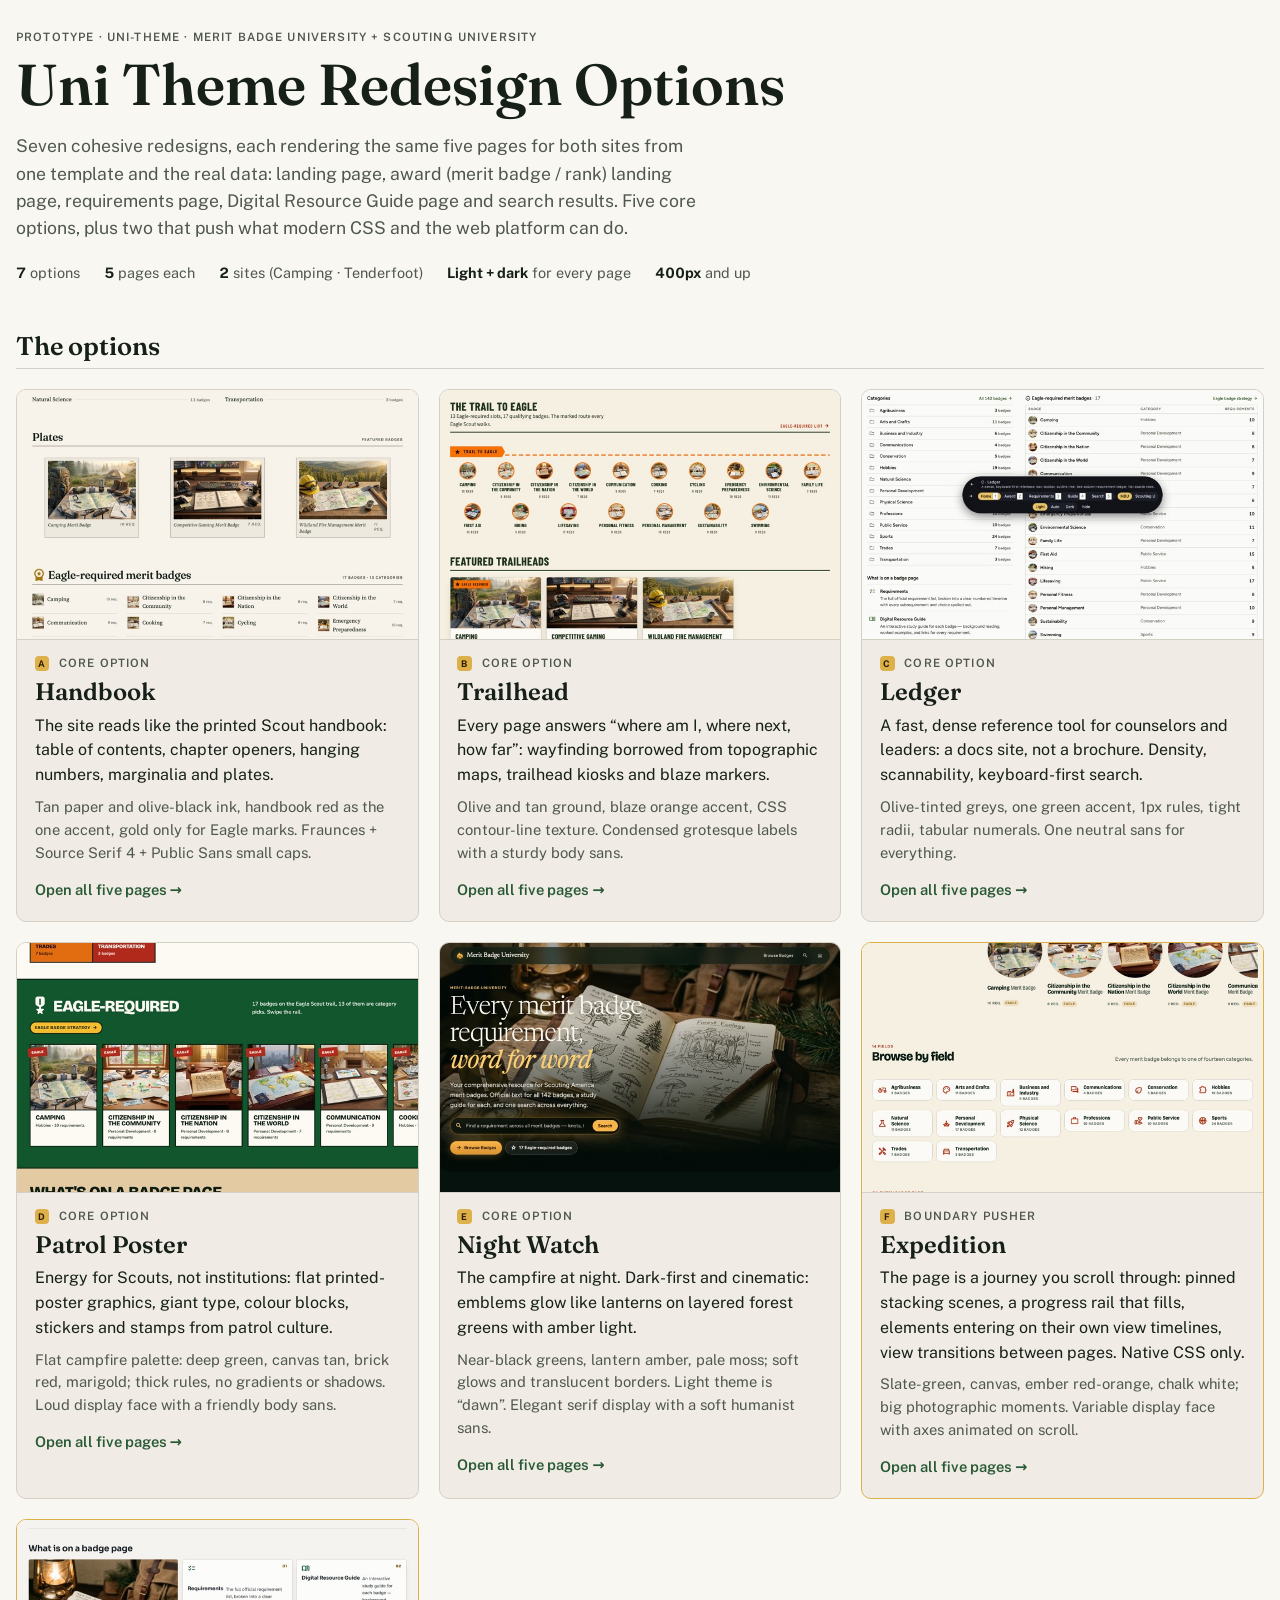
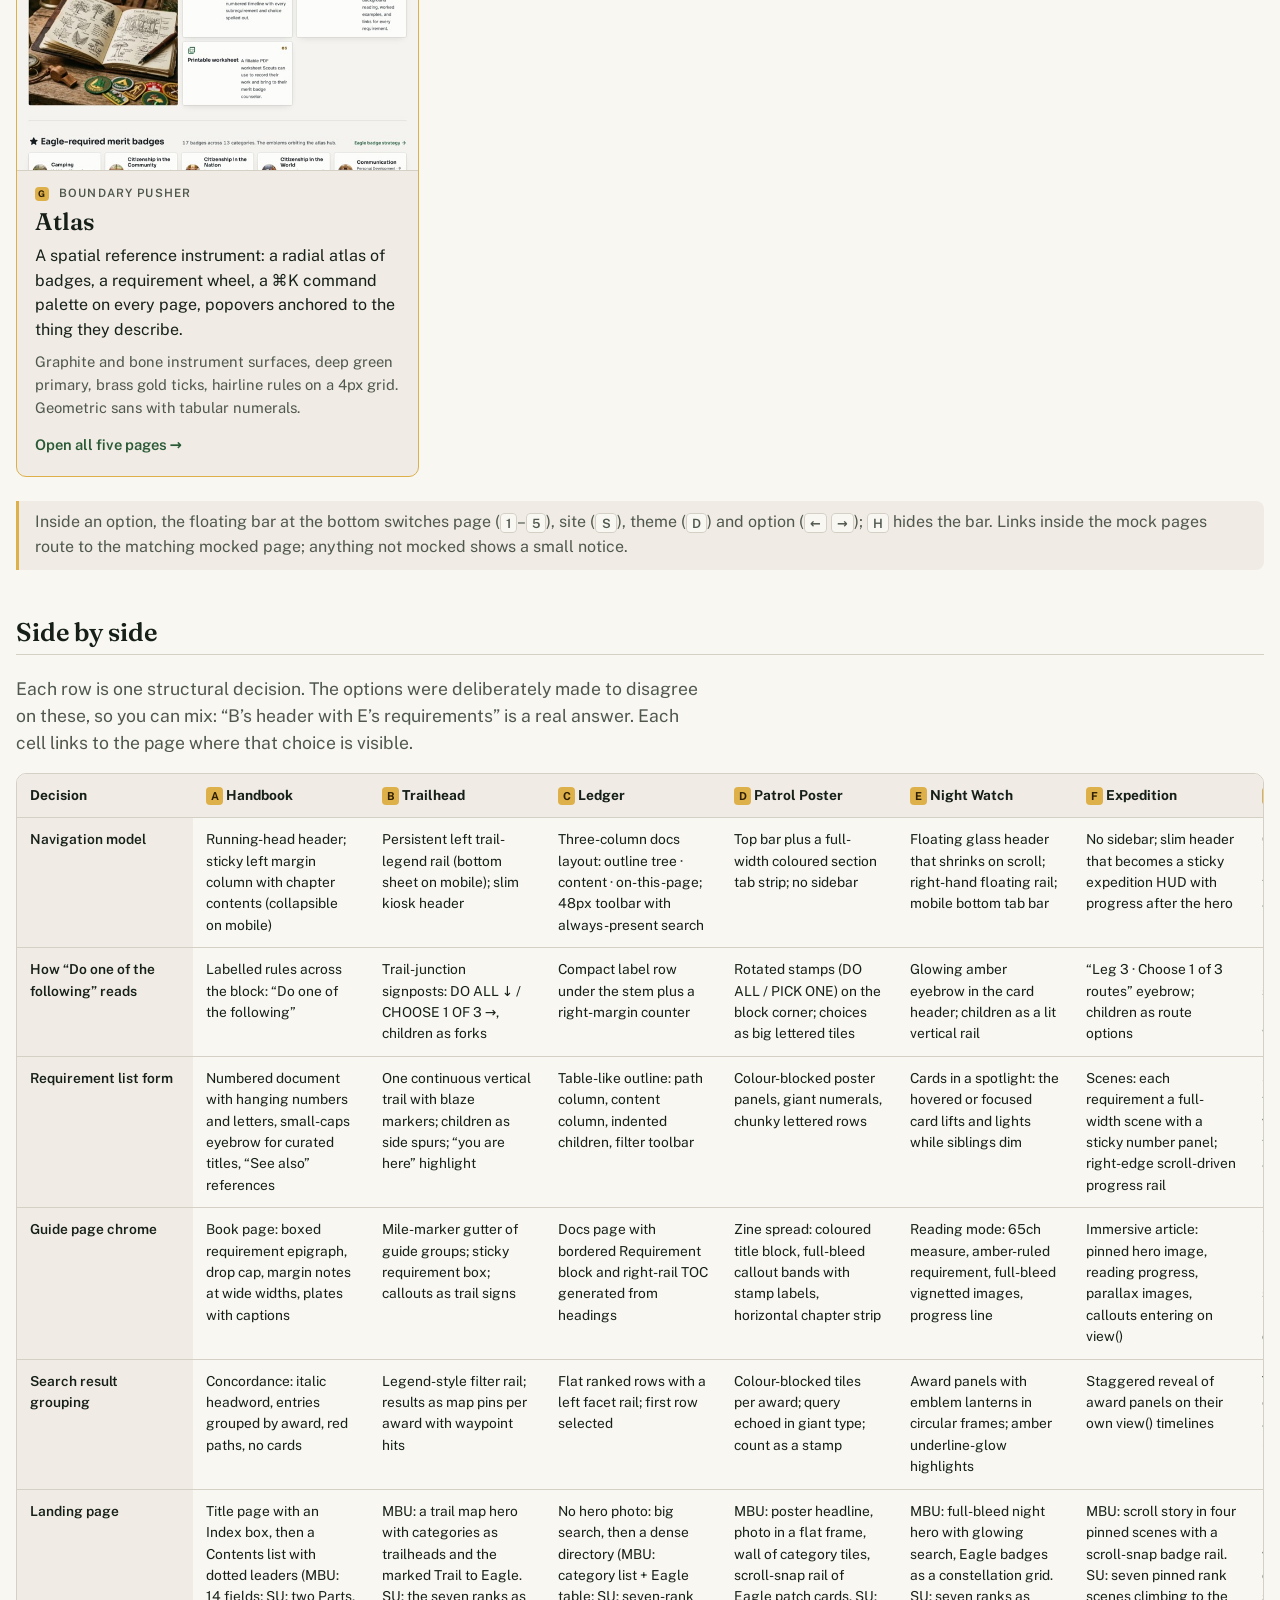
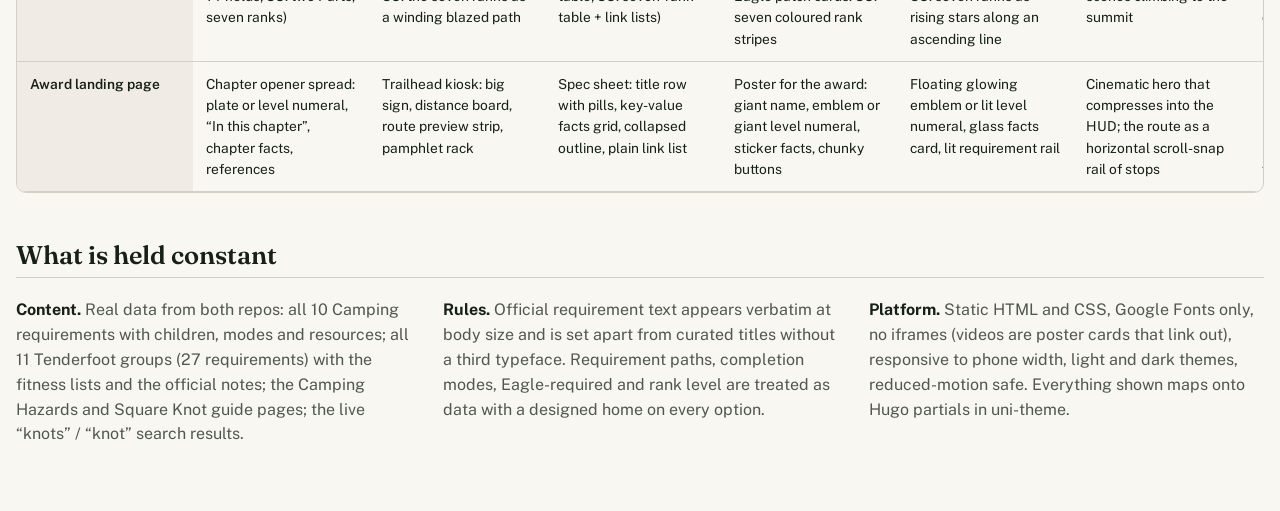
==== docs/prototypes/redesign-2026-10/index.html @ 2c7d6281 "prototype: seven site redesign options for mbu and scouting-u Throwaway prototype (docs/prototypes/r" ====
<!doctype html>
<html lang="en"><head><meta charset="utf-8"><meta name="viewport" content="width=device-width, initial-scale=1, viewport-fit=cover">
<title>Uni Theme Redesign Options</title>
<meta name="claude:viewport-fit-sides" content="cover">
<link href="https://fonts.googleapis.com/css2?family=Fraunces:opsz,wght@9..144,400;9..144,600&family=Public+Sans:wght@400;500;600;700&display=swap" rel="stylesheet">
<style>
/* Gallery: 7 options × 5 pages × 2 sites. Tokens: bone ground, graphite ink, olive accent, gold key. Type: Fraunces display, Public Sans body. */
:root{--bg:oklch(0.975 0.006 86);--bg2:oklch(0.945 0.01 86);--fg:oklch(0.23 0.02 150);--fg2:oklch(0.45 0.02 140);--line:oklch(0.86 0.015 86);--accent:oklch(0.42 0.08 150);--key:oklch(0.78 0.13 85);--keyfg:oklch(0.25 0.05 80);--display:"Fraunces",Georgia,serif;--body:"Public Sans",system-ui,sans-serif;color-scheme:light}
@media (prefers-color-scheme:dark){:root:not([data-theme="light"]){--bg:oklch(0.19 0.012 150);--bg2:oklch(0.24 0.014 150);--fg:oklch(0.94 0.01 86);--fg2:oklch(0.74 0.012 86);--line:oklch(0.34 0.015 150);--accent:oklch(0.78 0.1 150);--key:oklch(0.80 0.12 85);--keyfg:oklch(0.22 0.05 80);color-scheme:dark}}
:root[data-theme="dark"]{--bg:oklch(0.19 0.012 150);--bg2:oklch(0.24 0.014 150);--fg:oklch(0.94 0.01 86);--fg2:oklch(0.74 0.012 86);--line:oklch(0.34 0.015 150);--accent:oklch(0.78 0.1 150);--key:oklch(0.80 0.12 85);--keyfg:oklch(0.22 0.05 80);color-scheme:dark}
*{box-sizing:border-box}
body{margin:0;background:var(--bg);color:var(--fg);font:400 1rem/1.55 var(--body);padding-block:2rem 4rem;padding-left:max(16px,env(safe-area-inset-left,0px));padding-right:max(16px,env(safe-area-inset-right,0px))}
.wrap{max-width:80rem;margin-inline:auto}
h1,h2,h3{font-family:var(--display);font-weight:600;line-height:1.1;margin:0;text-wrap:balance}
h1{font-size:clamp(2.2rem,5vw,3.6rem)}
.lead{max-width:62ch;color:var(--fg2);font-size:1.1rem;margin-block:1rem 0}
.meta{display:flex;gap:1.5rem;flex-wrap:wrap;margin-block:1.25rem 0;font-size:.9rem;color:var(--fg2)}
.meta b{color:var(--fg);font-variant-numeric:tabular-nums}
.key{display:inline-grid;place-items:center;min-width:1.6em;height:1.6em;padding-inline:.3em;border-radius:4px;background:var(--key);color:var(--keyfg);font:700 .8em/1 var(--body)}
section{margin-block-start:3rem}
section>h2{font-size:1.6rem;border-block-end:1px solid var(--line);padding-block-end:.5rem;margin-block-end:1.25rem}
.grid{display:grid;grid-template-columns:repeat(auto-fill,minmax(19rem,1fr));gap:1.25rem}
.card{display:grid;grid-template-rows:auto 1fr;border:1px solid var(--line);border-radius:10px;overflow:hidden;background:var(--bg2);color:inherit;text-decoration:none;min-width:0;transition:translate .15s,box-shadow .15s}
.card:hover,.card:focus-visible{translate:0 -2px;box-shadow:0 10px 30px oklch(0 0 0/.12);outline:none}
.card:focus-visible{box-shadow:0 0 0 3px var(--accent)}
.card--push{border-color:var(--key)}
.card__thumb{width:100%;height:auto;aspect-ratio:16/10;object-fit:cover;object-position:top;border-block-end:1px solid var(--line);background:var(--bg)}
.card__body{padding:1rem 1.1rem 1.2rem;display:grid;gap:.5rem;align-content:start}
.card__kicker{display:flex;gap:.6rem;align-items:center;font:600 .72rem/1 var(--body);letter-spacing:.1em;text-transform:uppercase;color:var(--fg2)}
.card h3{font-size:1.5rem}
.thesis{margin:0}
.look{margin:0;color:var(--fg2);font-size:.92rem}
.card__cta{margin-block-start:.4rem;color:var(--accent);font-weight:600;font-size:.92rem}
.howto{display:grid;grid-template-columns:repeat(auto-fit,minmax(16rem,1fr));gap:1rem 2rem;color:var(--fg2)}
.howto p{margin:0} .howto b{color:var(--fg)}
kbd{font:600 .8em/1 var(--body);border:1px solid var(--line);border-radius:4px;padding:.15em .4em;background:var(--bg)}
.tablewrap{overflow-x:auto;border:1px solid var(--line);border-radius:10px}
table{border-collapse:collapse;min-width:72rem;width:100%;font-size:.86rem}
th,td{text-align:start;vertical-align:top;padding:.7rem .8rem;border-block-end:1px solid var(--line);min-width:11rem}
thead th{background:var(--bg2);position:sticky;top:0;font-weight:700}
tbody th{font-weight:600;background:var(--bg2);position:sticky;left:0;min-width:11rem;max-width:14rem}
td a{color:inherit;text-decoration:none;display:block} td a:hover{color:var(--accent);text-decoration:underline}
.note{border-inline-start:3px solid var(--key);padding:.6rem 1rem;background:var(--bg2);border-radius:0 8px 8px 0;color:var(--fg2);margin-block-start:1.5rem}
.note p{margin:0}
img{max-width:100%}</style></head><body>
<div class="wrap">
<header>
  <p class="card__kicker" style="margin:0 0 .6rem">Prototype · uni-theme · Merit Badge University + Scouting University</p>
  <h1>Uni Theme Redesign Options</h1>
  <p class="lead">Seven cohesive redesigns, each rendering the same five pages for both sites from one template and the real data: landing page, award (merit badge / rank) landing page, requirements page, Digital Resource Guide page and search results. Five core options, plus two that push what modern CSS and the web platform can do.</p>
  <div class="meta"><span><b>7</b> options</span><span><b>5</b> pages each</span><span><b>2</b> sites (Camping · Tenderfoot)</span><span><b>Light + dark</b> for every page</span><span><b>400px</b> and up</span></div>
</header>
<section aria-labelledby="h-opts"><h2 id="h-opts">The options</h2>
<div class="grid">
<a class="card " href="option-a.html" id="opt-a">
  <img class="card__thumb" src="thumbs/option-a.jpg" alt="Home page of option A, Handbook" width="720" height="450" loading="lazy">
  <div class="card__body">
    <div class="card__kicker"><span class="key">A</span><span>Core option</span></div>
    <h3>Handbook</h3>
    <p class="thesis">The site reads like the printed Scout handbook: table of contents, chapter openers, hanging numbers, marginalia and plates.</p>
    <p class="look">Tan paper and olive-black ink, handbook red as the one accent, gold only for Eagle marks. Fraunces + Source Serif 4 + Public Sans small caps.</p>
    <span class="card__cta">Open all five pages →</span>
  </div>
</a>
<a class="card " href="option-b.html" id="opt-b">
  <img class="card__thumb" src="thumbs/option-b.jpg" alt="Home page of option B, Trailhead" width="720" height="450" loading="lazy">
  <div class="card__body">
    <div class="card__kicker"><span class="key">B</span><span>Core option</span></div>
    <h3>Trailhead</h3>
    <p class="thesis">Every page answers “where am I, where next, how far”: wayfinding borrowed from topographic maps, trailhead kiosks and blaze markers.</p>
    <p class="look">Olive and tan ground, blaze orange accent, CSS contour-line texture. Condensed grotesque labels with a sturdy body sans.</p>
    <span class="card__cta">Open all five pages →</span>
  </div>
</a>
<a class="card " href="option-c.html" id="opt-c">
  <img class="card__thumb" src="thumbs/option-c.jpg" alt="Home page of option C, Ledger" width="720" height="450" loading="lazy">
  <div class="card__body">
    <div class="card__kicker"><span class="key">C</span><span>Core option</span></div>
    <h3>Ledger</h3>
    <p class="thesis">A fast, dense reference tool for counselors and leaders: a docs site, not a brochure. Density, scannability, keyboard-first search.</p>
    <p class="look">Olive-tinted greys, one green accent, 1px rules, tight radii, tabular numerals. One neutral sans for everything.</p>
    <span class="card__cta">Open all five pages →</span>
  </div>
</a>
<a class="card " href="option-d.html" id="opt-d">
  <img class="card__thumb" src="thumbs/option-d.jpg" alt="Home page of option D, Patrol Poster" width="720" height="450" loading="lazy">
  <div class="card__body">
    <div class="card__kicker"><span class="key">D</span><span>Core option</span></div>
    <h3>Patrol Poster</h3>
    <p class="thesis">Energy for Scouts, not institutions: flat printed-poster graphics, giant type, colour blocks, stickers and stamps from patrol culture.</p>
    <p class="look">Flat campfire palette: deep green, canvas tan, brick red, marigold; thick rules, no gradients or shadows. Loud display face with a friendly body sans.</p>
    <span class="card__cta">Open all five pages →</span>
  </div>
</a>
<a class="card " href="option-e.html" id="opt-e">
  <img class="card__thumb" src="thumbs/option-e.jpg" alt="Home page of option E, Night Watch" width="720" height="450" loading="lazy">
  <div class="card__body">
    <div class="card__kicker"><span class="key">E</span><span>Core option</span></div>
    <h3>Night Watch</h3>
    <p class="thesis">The campfire at night. Dark-first and cinematic: emblems glow like lanterns on layered forest greens with amber light.</p>
    <p class="look">Near-black greens, lantern amber, pale moss; soft glows and translucent borders. Light theme is “dawn”. Elegant serif display with a soft humanist sans.</p>
    <span class="card__cta">Open all five pages →</span>
  </div>
</a>
<a class="card card--push" href="option-f.html" id="opt-f">
  <img class="card__thumb" src="thumbs/option-f.jpg" alt="Home page of option F, Expedition" width="720" height="450" loading="lazy">
  <div class="card__body">
    <div class="card__kicker"><span class="key">F</span><span>Boundary pusher</span></div>
    <h3>Expedition</h3>
    <p class="thesis">The page is a journey you scroll through: pinned stacking scenes, a progress rail that fills, elements entering on their own view timelines, view transitions between pages. Native CSS only.</p>
    <p class="look">Slate-green, canvas, ember red-orange, chalk white; big photographic moments. Variable display face with axes animated on scroll.</p>
    <span class="card__cta">Open all five pages →</span>
  </div>
</a>
<a class="card card--push" href="option-g.html" id="opt-g">
  <img class="card__thumb" src="thumbs/option-g.jpg" alt="Home page of option G, Atlas" width="720" height="450" loading="lazy">
  <div class="card__body">
    <div class="card__kicker"><span class="key">G</span><span>Boundary pusher</span></div>
    <h3>Atlas</h3>
    <p class="thesis">A spatial reference instrument: a radial atlas of badges, a requirement wheel, a ⌘K command palette on every page, popovers anchored to the thing they describe.</p>
    <p class="look">Graphite and bone instrument surfaces, deep green primary, brass gold ticks, hairline rules on a 4px grid. Geometric sans with tabular numerals.</p>
    <span class="card__cta">Open all five pages →</span>
  </div>
</a></div>
<div class="note"><p>Inside an option, the floating bar at the bottom switches page (<kbd>1</kbd>–<kbd>5</kbd>), site (<kbd>S</kbd>), theme (<kbd>D</kbd>) and option (<kbd>←</kbd> <kbd>→</kbd>); <kbd>H</kbd> hides the bar. Links inside the mock pages route to the matching mocked page; anything not mocked shows a small notice.</p></div>
</section>
<section aria-labelledby="h-matrix"><h2 id="h-matrix">Side by side</h2>
<p class="lead" style="margin-block-end:1rem">Each row is one structural decision. The options were deliberately made to disagree on these, so you can mix: “B’s header with E’s requirements” is a real answer. Each cell links to the page where that choice is visible.</p>
<div class="tablewrap"><table><thead><tr><th scope="col">Decision</th><th scope="col"><span class="key">A</span> Handbook</th><th scope="col"><span class="key">B</span> Trailhead</th><th scope="col"><span class="key">C</span> Ledger</th><th scope="col"><span class="key">D</span> Patrol Poster</th><th scope="col"><span class="key">E</span> Night Watch</th><th scope="col"><span class="key">F</span> Expedition</th><th scope="col"><span class="key">G</span> Atlas</th></tr></thead><tbody><tr><th scope="row">Navigation model</th><td><a href="option-a.html#award">Running-head header; sticky left margin column with chapter contents (collapsible on mobile)</a></td><td><a href="option-b.html#award">Persistent left trail-legend rail (bottom sheet on mobile); slim kiosk header</a></td><td><a href="option-c.html#award">Three-column docs layout: outline tree · content · on-this-page; 48px toolbar with always-present search</a></td><td><a href="option-d.html#award">Top bar plus a full-width coloured section tab strip; no sidebar</a></td><td><a href="option-e.html#award">Floating glass header that shrinks on scroll; right-hand floating rail; mobile bottom tab bar</a></td><td><a href="option-f.html#award">No sidebar; slim header that becomes a sticky expedition HUD with progress after the hero</a></td><td><a href="option-g.html#award">Command-palette-first instrument bar; sticky top dial strip replaces any sidebar</a></td></tr><tr><th scope="row">How “Do one of the following” reads</th><td><a href="option-a.html#requirements">Labelled rules across the block: “Do one of the following”</a></td><td><a href="option-b.html#requirements">Trail-junction signposts: DO ALL ↓ / CHOOSE 1 OF 3 →, children as forks</a></td><td><a href="option-c.html#requirements">Compact label row under the stem plus a right-margin counter</a></td><td><a href="option-d.html#requirements">Rotated stamps (DO ALL / PICK ONE) on the block corner; choices as big lettered tiles</a></td><td><a href="option-e.html#requirements">Glowing amber eyebrow in the card header; children as a lit vertical rail</a></td><td><a href="option-f.html#requirements">“Leg 3 · Choose 1 of 3 routes” eyebrow; children as route options</a></td><td><a href="option-g.html#requirements">Ring segments: a select mode draws an N-segment ring with “choose 1” in the centre</a></td></tr><tr><th scope="row">Requirement list form</th><td><a href="option-a.html#requirements">Numbered document with hanging numbers and letters, small-caps eyebrow for curated titles, “See also” references</a></td><td><a href="option-b.html#requirements">One continuous vertical trail with blaze markers; children as side spurs; “you are here” highlight</a></td><td><a href="option-c.html#requirements">Table-like outline: path column, content column, indented children, filter toolbar</a></td><td><a href="option-d.html#requirements">Colour-blocked poster panels, giant numerals, chunky lettered rows</a></td><td><a href="option-e.html#requirements">Cards in a spotlight: the hovered or focused card lifts and lights while siblings dim</a></td><td><a href="option-f.html#requirements">Scenes: each requirement a full-width scene with a sticky number panel; right-edge scroll-driven progress rail</a></td><td><a href="option-g.html#requirements">Split instrument: tracklist on the left, full verbatim detail pane on the right; guide links as anchored popovers</a></td></tr><tr><th scope="row">Guide page chrome</th><td><a href="option-a.html#guide">Book page: boxed requirement epigraph, drop cap, margin notes at wide widths, plates with captions</a></td><td><a href="option-b.html#guide">Mile-marker gutter of guide groups; sticky requirement box; callouts as trail signs</a></td><td><a href="option-c.html#guide">Docs page with bordered Requirement block and right-rail TOC generated from headings</a></td><td><a href="option-d.html#guide">Zine spread: coloured title block, full-bleed callout bands with stamp labels, horizontal chapter strip</a></td><td><a href="option-e.html#guide">Reading mode: 65ch measure, amber-ruled requirement, full-bleed vignetted images, progress line</a></td><td><a href="option-f.html#guide">Immersive article: pinned hero image, reading progress, parallax images, callouts entering on view()</a></td><td><a href="option-g.html#guide">Split view: requirement pinned in a sticky instrument card, prose scrolls; lightbox dialog images; radial chapter dial</a></td></tr><tr><th scope="row">Search result grouping</th><td><a href="option-a.html#search">Concordance: italic headword, entries grouped by award, red paths, no cards</a></td><td><a href="option-b.html#search">Legend-style filter rail; results as map pins per award with waypoint hits</a></td><td><a href="option-c.html#search">Flat ranked rows with a left facet rail; first row selected</a></td><td><a href="option-d.html#search">Colour-blocked tiles per award; query echoed in giant type; count as a stamp</a></td><td><a href="option-e.html#search">Award panels with emblem lanterns in circular frames; amber underline-glow highlights</a></td><td><a href="option-f.html#search">Staggered reveal of award panels on their own view() timelines</a></td><td><a href="option-g.html#search">The command palette expanded: facet chips and a two-pane finder (awards · hits)</a></td></tr><tr><th scope="row">Landing page</th><td><a href="option-a.html#home">Title page with an Index box, then a Contents list with dotted leaders (MBU: 14 fields; SU: two Parts, seven ranks)</a></td><td><a href="option-b.html#home">MBU: a trail map hero with categories as trailheads and the marked Trail to Eagle. SU: the seven ranks as a winding blazed path</a></td><td><a href="option-c.html#home">No hero photo: big search, then a dense directory (MBU: category list + Eagle table; SU: seven-rank table + link lists)</a></td><td><a href="option-d.html#home">MBU: poster headline, photo in a flat frame, wall of category tiles, scroll-snap rail of Eagle patch cards. SU: seven coloured rank stripes</a></td><td><a href="option-e.html#home">MBU: full-bleed night hero with glowing search, Eagle badges as a constellation grid. SU: seven ranks as rising stars along an ascending line</a></td><td><a href="option-f.html#home">MBU: scroll story in four pinned scenes with a scroll-snap badge rail. SU: seven pinned rank scenes climbing to the summit</a></td><td><a href="option-g.html#home">MBU: inline-SVG radial map of 14 categories with Eagle badges orbiting. SU: seven-segment rank dial climbing to Eagle</a></td></tr><tr><th scope="row">Award landing page</th><td><a href="option-a.html#award">Chapter opener spread: plate or level numeral, “In this chapter”, chapter facts, references</a></td><td><a href="option-b.html#award">Trailhead kiosk: big sign, distance board, route preview strip, pamphlet rack</a></td><td><a href="option-c.html#award">Spec sheet: title row with pills, key-value facts grid, collapsed outline, plain link list</a></td><td><a href="option-d.html#award">Poster for the award: giant name, emblem or giant level numeral, sticker facts, chunky buttons</a></td><td><a href="option-e.html#award">Floating glowing emblem or lit level numeral, glass facts card, lit requirement rail</a></td><td><a href="option-f.html#award">Cinematic hero that compresses into the HUD; the route as a horizontal scroll-snap rail of stops</a></td><td><a href="option-g.html#award">Requirement wheel (SVG spokes) with popover verbatim text; instrument readouts for facts</a></td></tr></tbody></table></div>
</section>
<section aria-labelledby="h-how"><h2 id="h-how">What is held constant</h2>
<div class="howto">
<p><b>Content.</b> Real data from both repos: all 10 Camping requirements with children, modes and resources; all 11 Tenderfoot groups (27 requirements) with the fitness lists and the official notes; the Camping Hazards and Square Knot guide pages; the live “knots” / “knot” search results.</p>
<p><b>Rules.</b> Official requirement text appears verbatim at body size and is set apart from curated titles without a third typeface. Requirement paths, completion modes, Eagle-required and rank level are treated as data with a designed home on every option.</p>
<p><b>Platform.</b> Static HTML and CSS, Google Fonts only, no iframes (videos are poster cards that link out), responsive to phone width, light and dark themes, reduced-motion safe. Everything shown maps onto Hugo partials in uni-theme.</p>
</div>
</section>
</div>
</body></html>
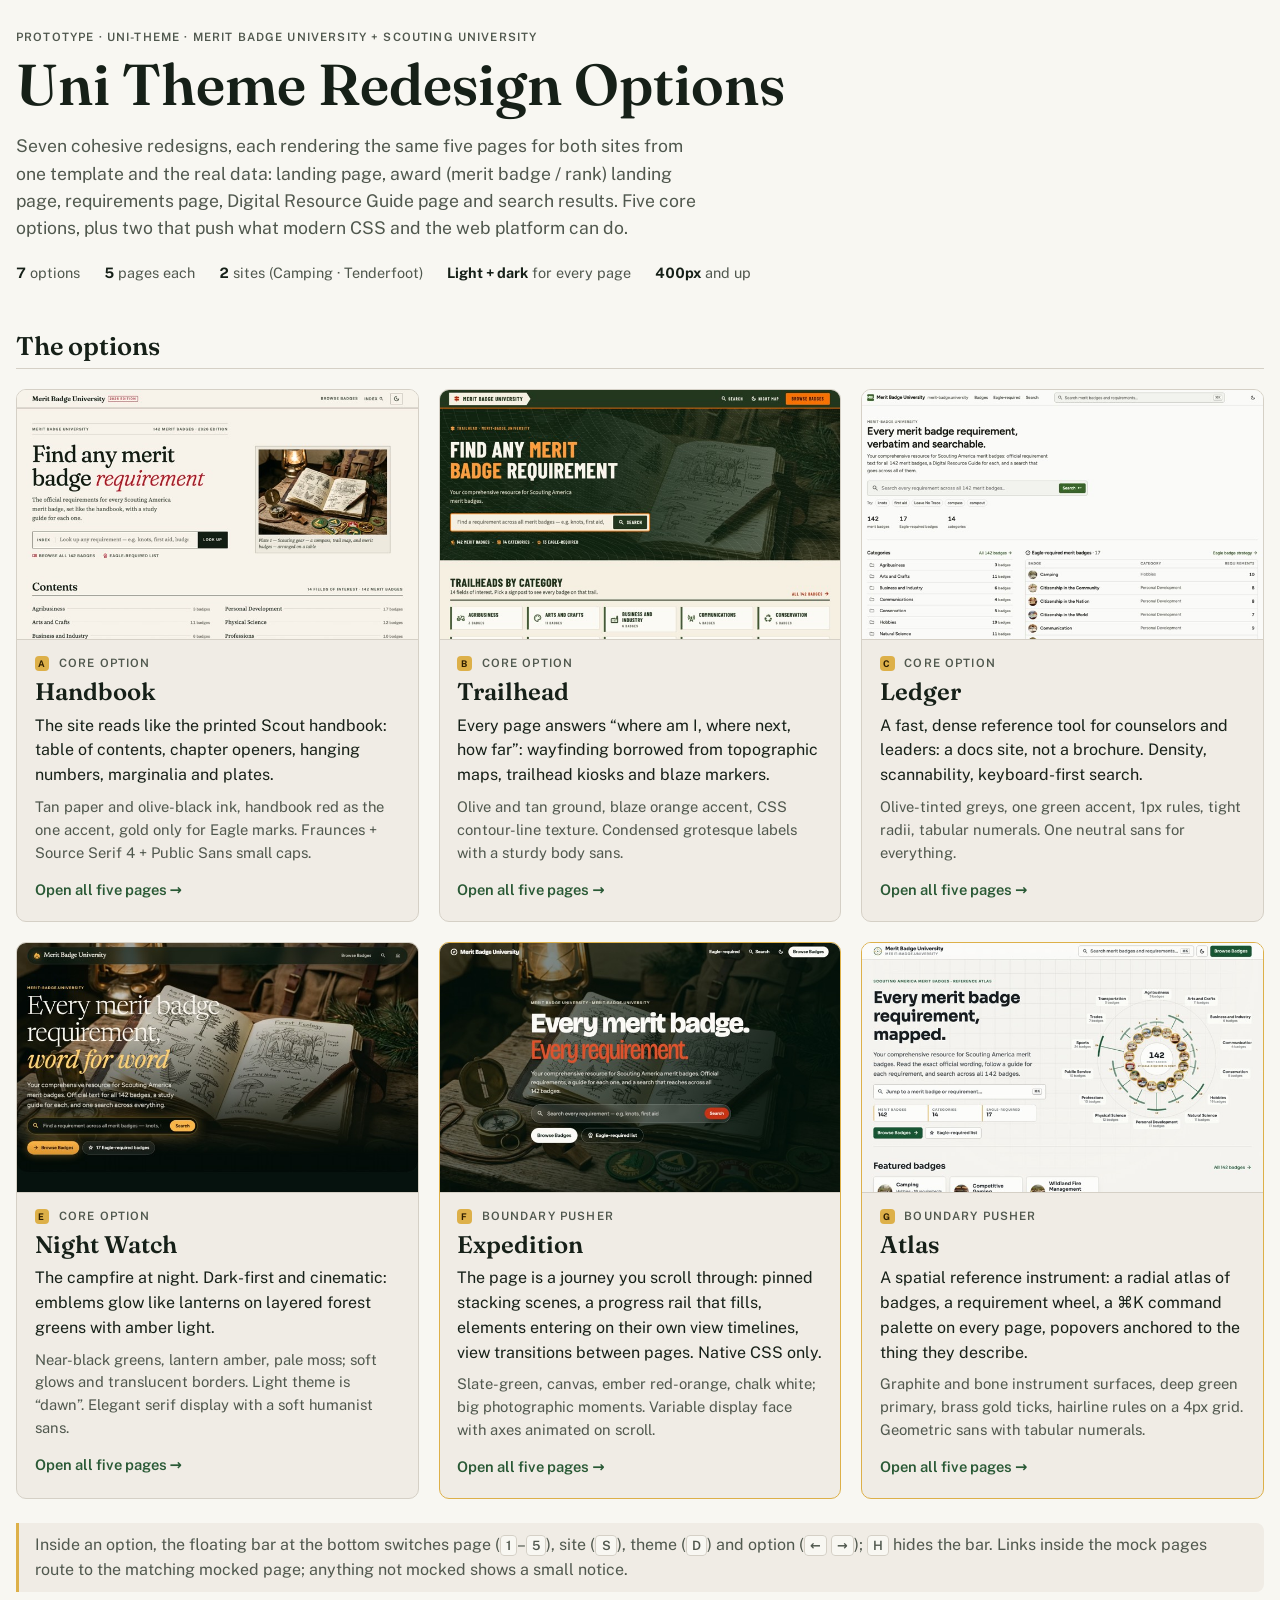
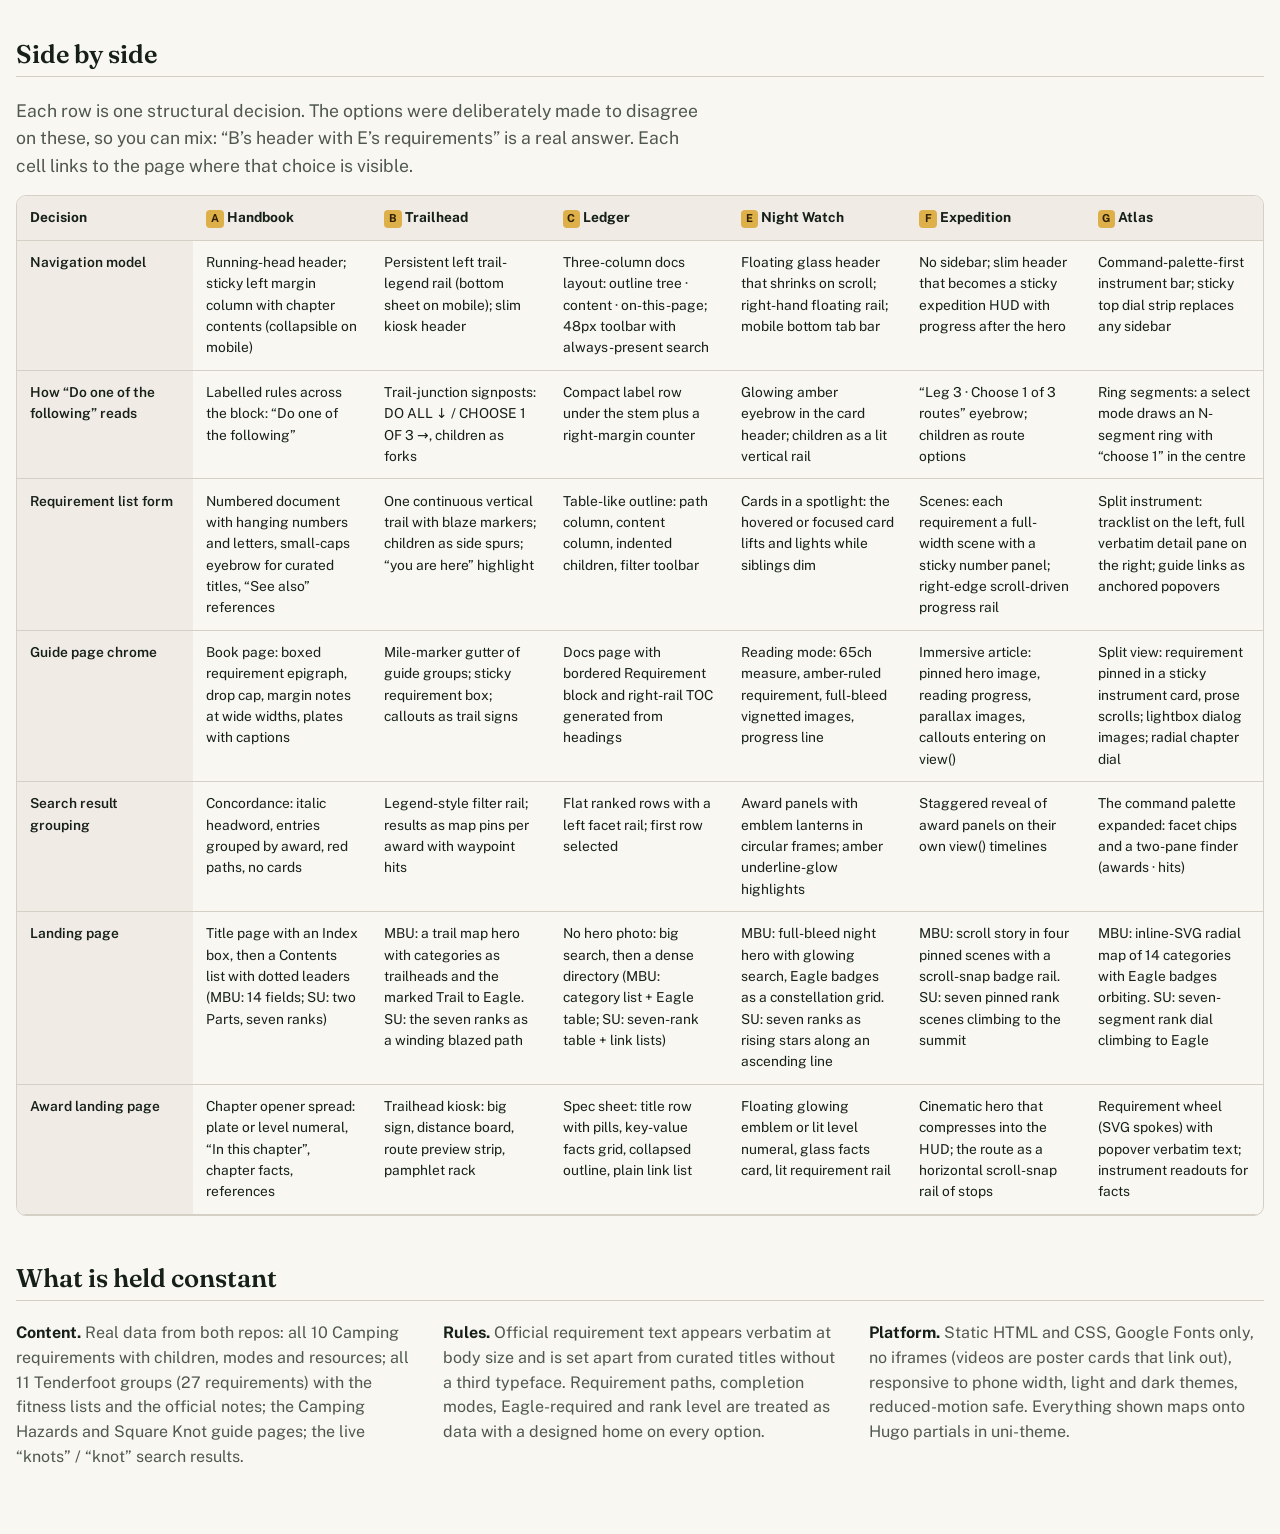
==== commit 513399ef: "prototype: drop option D (Patrol Poster), rejected The user rejected Patrol Poster outright on 2026-" ====
--- a/docs/prototypes/redesign-2026-10/index.html
+++ b/docs/prototypes/redesign-2026-10/index.html
@@ -82,16 +82,6 @@
     <span class="card__cta">Open all five pages →</span>
   </div>
 </a>
-<a class="card " href="option-d.html" id="opt-d">
-  <img class="card__thumb" src="thumbs/option-d.jpg" alt="Home page of option D, Patrol Poster" width="720" height="450" loading="lazy">
-  <div class="card__body">
-    <div class="card__kicker"><span class="key">D</span><span>Core option</span></div>
-    <h3>Patrol Poster</h3>
-    <p class="thesis">Energy for Scouts, not institutions: flat printed-poster graphics, giant type, colour blocks, stickers and stamps from patrol culture.</p>
-    <p class="look">Flat campfire palette: deep green, canvas tan, brick red, marigold; thick rules, no gradients or shadows. Loud display face with a friendly body sans.</p>
-    <span class="card__cta">Open all five pages →</span>
-  </div>
-</a>
 <a class="card " href="option-e.html" id="opt-e">
   <img class="card__thumb" src="thumbs/option-e.jpg" alt="Home page of option E, Night Watch" width="720" height="450" loading="lazy">
   <div class="card__body">
@@ -126,7 +116,7 @@
 </section>
 <section aria-labelledby="h-matrix"><h2 id="h-matrix">Side by side</h2>
 <p class="lead" style="margin-block-end:1rem">Each row is one structural decision. The options were deliberately made to disagree on these, so you can mix: “B’s header with E’s requirements” is a real answer. Each cell links to the page where that choice is visible.</p>
-<div class="tablewrap"><table><thead><tr><th scope="col">Decision</th><th scope="col"><span class="key">A</span> Handbook</th><th scope="col"><span class="key">B</span> Trailhead</th><th scope="col"><span class="key">C</span> Ledger</th><th scope="col"><span class="key">D</span> Patrol Poster</th><th scope="col"><span class="key">E</span> Night Watch</th><th scope="col"><span class="key">F</span> Expedition</th><th scope="col"><span class="key">G</span> Atlas</th></tr></thead><tbody><tr><th scope="row">Navigation model</th><td><a href="option-a.html#award">Running-head header; sticky left margin column with chapter contents (collapsible on mobile)</a></td><td><a href="option-b.html#award">Persistent left trail-legend rail (bottom sheet on mobile); slim kiosk header</a></td><td><a href="option-c.html#award">Three-column docs layout: outline tree · content · on-this-page; 48px toolbar with always-present search</a></td><td><a href="option-d.html#award">Top bar plus a full-width coloured section tab strip; no sidebar</a></td><td><a href="option-e.html#award">Floating glass header that shrinks on scroll; right-hand floating rail; mobile bottom tab bar</a></td><td><a href="option-f.html#award">No sidebar; slim header that becomes a sticky expedition HUD with progress after the hero</a></td><td><a href="option-g.html#award">Command-palette-first instrument bar; sticky top dial strip replaces any sidebar</a></td></tr><tr><th scope="row">How “Do one of the following” reads</th><td><a href="option-a.html#requirements">Labelled rules across the block: “Do one of the following”</a></td><td><a href="option-b.html#requirements">Trail-junction signposts: DO ALL ↓ / CHOOSE 1 OF 3 →, children as forks</a></td><td><a href="option-c.html#requirements">Compact label row under the stem plus a right-margin counter</a></td><td><a href="option-d.html#requirements">Rotated stamps (DO ALL / PICK ONE) on the block corner; choices as big lettered tiles</a></td><td><a href="option-e.html#requirements">Glowing amber eyebrow in the card header; children as a lit vertical rail</a></td><td><a href="option-f.html#requirements">“Leg 3 · Choose 1 of 3 routes” eyebrow; children as route options</a></td><td><a href="option-g.html#requirements">Ring segments: a select mode draws an N-segment ring with “choose 1” in the centre</a></td></tr><tr><th scope="row">Requirement list form</th><td><a href="option-a.html#requirements">Numbered document with hanging numbers and letters, small-caps eyebrow for curated titles, “See also” references</a></td><td><a href="option-b.html#requirements">One continuous vertical trail with blaze markers; children as side spurs; “you are here” highlight</a></td><td><a href="option-c.html#requirements">Table-like outline: path column, content column, indented children, filter toolbar</a></td><td><a href="option-d.html#requirements">Colour-blocked poster panels, giant numerals, chunky lettered rows</a></td><td><a href="option-e.html#requirements">Cards in a spotlight: the hovered or focused card lifts and lights while siblings dim</a></td><td><a href="option-f.html#requirements">Scenes: each requirement a full-width scene with a sticky number panel; right-edge scroll-driven progress rail</a></td><td><a href="option-g.html#requirements">Split instrument: tracklist on the left, full verbatim detail pane on the right; guide links as anchored popovers</a></td></tr><tr><th scope="row">Guide page chrome</th><td><a href="option-a.html#guide">Book page: boxed requirement epigraph, drop cap, margin notes at wide widths, plates with captions</a></td><td><a href="option-b.html#guide">Mile-marker gutter of guide groups; sticky requirement box; callouts as trail signs</a></td><td><a href="option-c.html#guide">Docs page with bordered Requirement block and right-rail TOC generated from headings</a></td><td><a href="option-d.html#guide">Zine spread: coloured title block, full-bleed callout bands with stamp labels, horizontal chapter strip</a></td><td><a href="option-e.html#guide">Reading mode: 65ch measure, amber-ruled requirement, full-bleed vignetted images, progress line</a></td><td><a href="option-f.html#guide">Immersive article: pinned hero image, reading progress, parallax images, callouts entering on view()</a></td><td><a href="option-g.html#guide">Split view: requirement pinned in a sticky instrument card, prose scrolls; lightbox dialog images; radial chapter dial</a></td></tr><tr><th scope="row">Search result grouping</th><td><a href="option-a.html#search">Concordance: italic headword, entries grouped by award, red paths, no cards</a></td><td><a href="option-b.html#search">Legend-style filter rail; results as map pins per award with waypoint hits</a></td><td><a href="option-c.html#search">Flat ranked rows with a left facet rail; first row selected</a></td><td><a href="option-d.html#search">Colour-blocked tiles per award; query echoed in giant type; count as a stamp</a></td><td><a href="option-e.html#search">Award panels with emblem lanterns in circular frames; amber underline-glow highlights</a></td><td><a href="option-f.html#search">Staggered reveal of award panels on their own view() timelines</a></td><td><a href="option-g.html#search">The command palette expanded: facet chips and a two-pane finder (awards · hits)</a></td></tr><tr><th scope="row">Landing page</th><td><a href="option-a.html#home">Title page with an Index box, then a Contents list with dotted leaders (MBU: 14 fields; SU: two Parts, seven ranks)</a></td><td><a href="option-b.html#home">MBU: a trail map hero with categories as trailheads and the marked Trail to Eagle. SU: the seven ranks as a winding blazed path</a></td><td><a href="option-c.html#home">No hero photo: big search, then a dense directory (MBU: category list + Eagle table; SU: seven-rank table + link lists)</a></td><td><a href="option-d.html#home">MBU: poster headline, photo in a flat frame, wall of category tiles, scroll-snap rail of Eagle patch cards. SU: seven coloured rank stripes</a></td><td><a href="option-e.html#home">MBU: full-bleed night hero with glowing search, Eagle badges as a constellation grid. SU: seven ranks as rising stars along an ascending line</a></td><td><a href="option-f.html#home">MBU: scroll story in four pinned scenes with a scroll-snap badge rail. SU: seven pinned rank scenes climbing to the summit</a></td><td><a href="option-g.html#home">MBU: inline-SVG radial map of 14 categories with Eagle badges orbiting. SU: seven-segment rank dial climbing to Eagle</a></td></tr><tr><th scope="row">Award landing page</th><td><a href="option-a.html#award">Chapter opener spread: plate or level numeral, “In this chapter”, chapter facts, references</a></td><td><a href="option-b.html#award">Trailhead kiosk: big sign, distance board, route preview strip, pamphlet rack</a></td><td><a href="option-c.html#award">Spec sheet: title row with pills, key-value facts grid, collapsed outline, plain link list</a></td><td><a href="option-d.html#award">Poster for the award: giant name, emblem or giant level numeral, sticker facts, chunky buttons</a></td><td><a href="option-e.html#award">Floating glowing emblem or lit level numeral, glass facts card, lit requirement rail</a></td><td><a href="option-f.html#award">Cinematic hero that compresses into the HUD; the route as a horizontal scroll-snap rail of stops</a></td><td><a href="option-g.html#award">Requirement wheel (SVG spokes) with popover verbatim text; instrument readouts for facts</a></td></tr></tbody></table></div>
+<div class="tablewrap"><table><thead><tr><th scope="col">Decision</th><th scope="col"><span class="key">A</span> Handbook</th><th scope="col"><span class="key">B</span> Trailhead</th><th scope="col"><span class="key">C</span> Ledger</th><th scope="col"><span class="key">E</span> Night Watch</th><th scope="col"><span class="key">F</span> Expedition</th><th scope="col"><span class="key">G</span> Atlas</th></tr></thead><tbody><tr><th scope="row">Navigation model</th><td><a href="option-a.html#award">Running-head header; sticky left margin column with chapter contents (collapsible on mobile)</a></td><td><a href="option-b.html#award">Persistent left trail-legend rail (bottom sheet on mobile); slim kiosk header</a></td><td><a href="option-c.html#award">Three-column docs layout: outline tree · content · on-this-page; 48px toolbar with always-present search</a></td><td><a href="option-e.html#award">Floating glass header that shrinks on scroll; right-hand floating rail; mobile bottom tab bar</a></td><td><a href="option-f.html#award">No sidebar; slim header that becomes a sticky expedition HUD with progress after the hero</a></td><td><a href="option-g.html#award">Command-palette-first instrument bar; sticky top dial strip replaces any sidebar</a></td></tr><tr><th scope="row">How “Do one of the following” reads</th><td><a href="option-a.html#requirements">Labelled rules across the block: “Do one of the following”</a></td><td><a href="option-b.html#requirements">Trail-junction signposts: DO ALL ↓ / CHOOSE 1 OF 3 →, children as forks</a></td><td><a href="option-c.html#requirements">Compact label row under the stem plus a right-margin counter</a></td><td><a href="option-e.html#requirements">Glowing amber eyebrow in the card header; children as a lit vertical rail</a></td><td><a href="option-f.html#requirements">“Leg 3 · Choose 1 of 3 routes” eyebrow; children as route options</a></td><td><a href="option-g.html#requirements">Ring segments: a select mode draws an N-segment ring with “choose 1” in the centre</a></td></tr><tr><th scope="row">Requirement list form</th><td><a href="option-a.html#requirements">Numbered document with hanging numbers and letters, small-caps eyebrow for curated titles, “See also” references</a></td><td><a href="option-b.html#requirements">One continuous vertical trail with blaze markers; children as side spurs; “you are here” highlight</a></td><td><a href="option-c.html#requirements">Table-like outline: path column, content column, indented children, filter toolbar</a></td><td><a href="option-e.html#requirements">Cards in a spotlight: the hovered or focused card lifts and lights while siblings dim</a></td><td><a href="option-f.html#requirements">Scenes: each requirement a full-width scene with a sticky number panel; right-edge scroll-driven progress rail</a></td><td><a href="option-g.html#requirements">Split instrument: tracklist on the left, full verbatim detail pane on the right; guide links as anchored popovers</a></td></tr><tr><th scope="row">Guide page chrome</th><td><a href="option-a.html#guide">Book page: boxed requirement epigraph, drop cap, margin notes at wide widths, plates with captions</a></td><td><a href="option-b.html#guide">Mile-marker gutter of guide groups; sticky requirement box; callouts as trail signs</a></td><td><a href="option-c.html#guide">Docs page with bordered Requirement block and right-rail TOC generated from headings</a></td><td><a href="option-e.html#guide">Reading mode: 65ch measure, amber-ruled requirement, full-bleed vignetted images, progress line</a></td><td><a href="option-f.html#guide">Immersive article: pinned hero image, reading progress, parallax images, callouts entering on view()</a></td><td><a href="option-g.html#guide">Split view: requirement pinned in a sticky instrument card, prose scrolls; lightbox dialog images; radial chapter dial</a></td></tr><tr><th scope="row">Search result grouping</th><td><a href="option-a.html#search">Concordance: italic headword, entries grouped by award, red paths, no cards</a></td><td><a href="option-b.html#search">Legend-style filter rail; results as map pins per award with waypoint hits</a></td><td><a href="option-c.html#search">Flat ranked rows with a left facet rail; first row selected</a></td><td><a href="option-e.html#search">Award panels with emblem lanterns in circular frames; amber underline-glow highlights</a></td><td><a href="option-f.html#search">Staggered reveal of award panels on their own view() timelines</a></td><td><a href="option-g.html#search">The command palette expanded: facet chips and a two-pane finder (awards · hits)</a></td></tr><tr><th scope="row">Landing page</th><td><a href="option-a.html#home">Title page with an Index box, then a Contents list with dotted leaders (MBU: 14 fields; SU: two Parts, seven ranks)</a></td><td><a href="option-b.html#home">MBU: a trail map hero with categories as trailheads and the marked Trail to Eagle. SU: the seven ranks as a winding blazed path</a></td><td><a href="option-c.html#home">No hero photo: big search, then a dense directory (MBU: category list + Eagle table; SU: seven-rank table + link lists)</a></td><td><a href="option-e.html#home">MBU: full-bleed night hero with glowing search, Eagle badges as a constellation grid. SU: seven ranks as rising stars along an ascending line</a></td><td><a href="option-f.html#home">MBU: scroll story in four pinned scenes with a scroll-snap badge rail. SU: seven pinned rank scenes climbing to the summit</a></td><td><a href="option-g.html#home">MBU: inline-SVG radial map of 14 categories with Eagle badges orbiting. SU: seven-segment rank dial climbing to Eagle</a></td></tr><tr><th scope="row">Award landing page</th><td><a href="option-a.html#award">Chapter opener spread: plate or level numeral, “In this chapter”, chapter facts, references</a></td><td><a href="option-b.html#award">Trailhead kiosk: big sign, distance board, route preview strip, pamphlet rack</a></td><td><a href="option-c.html#award">Spec sheet: title row with pills, key-value facts grid, collapsed outline, plain link list</a></td><td><a href="option-e.html#award">Floating glowing emblem or lit level numeral, glass facts card, lit requirement rail</a></td><td><a href="option-f.html#award">Cinematic hero that compresses into the HUD; the route as a horizontal scroll-snap rail of stops</a></td><td><a href="option-g.html#award">Requirement wheel (SVG spokes) with popover verbatim text; instrument readouts for facts</a></td></tr></tbody></table></div>
 </section>
 <section aria-labelledby="h-how"><h2 id="h-how">What is held constant</h2>
 <div class="howto">
